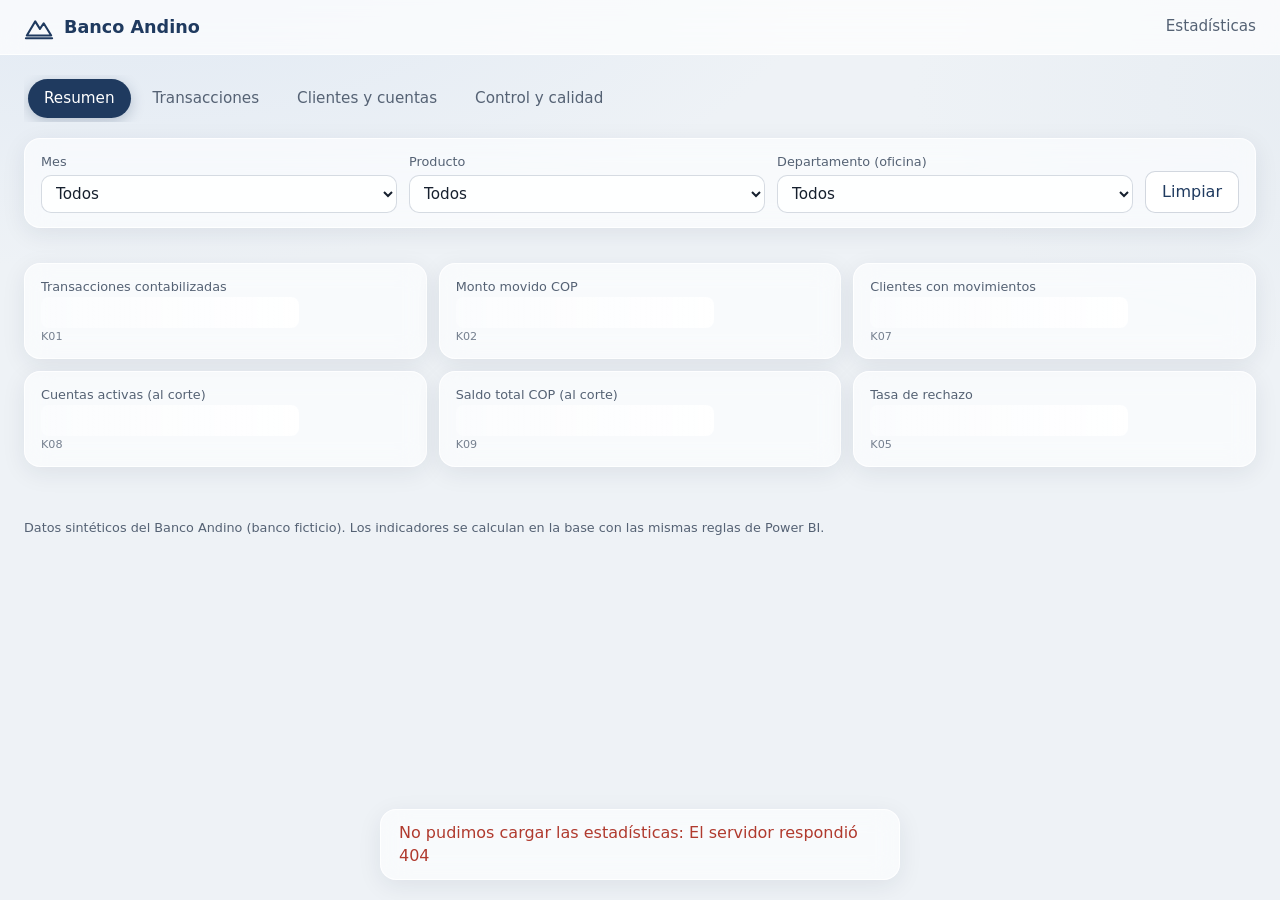
==== fase-bi/aplicativo/web/estadisticas.html @ d8922cc1 "B4: tableros de Estadísticas dentro del aplicativo Llevamos las 4 páginas de Power BI al aplicativo " ====
<!DOCTYPE html>
<html lang="es">
<head>
  <meta charset="utf-8">
  <meta name="viewport" content="width=device-width, initial-scale=1">
  <title>Estadísticas · Banco Andino</title>
  <link rel="stylesheet" href="css/estadisticas.css">
</head>
<body>
  <header class="barra">
    <a class="marca" href="estadisticas.html" aria-label="Banco Andino, inicio">
      <svg class="logo" viewBox="0 0 32 32" aria-hidden="true">
        <path d="M3 25 L12 10 L17 18 L21 12 L29 25 Z" fill="none" stroke="currentColor" stroke-width="2.2" stroke-linejoin="round"/>
        <path d="M2 28 H30" stroke="currentColor" stroke-width="2.2" stroke-linecap="round"/>
      </svg>
      <span>Banco Andino</span>
    </a>
    <span class="etiqueta-seccion">Estadísticas</span>
  </header>

  <main class="contenido">
    <nav class="pestanas" role="tablist" aria-label="Páginas de estadísticas">
      <button role="tab" data-pagina="resumen">Resumen</button>
      <button role="tab" data-pagina="transacciones">Transacciones</button>
      <button role="tab" data-pagina="clientes">Clientes y cuentas</button>
      <button role="tab" data-pagina="control">Control y calidad</button>
    </nav>

    <section class="filtros vidrio" id="filtros" aria-label="Filtros">
      <label>Mes
        <select id="f-mes" data-filtro="mes"><option value="">Todos</option></select>
      </label>
      <label>Producto
        <select id="f-producto" data-filtro="producto"><option value="">Todos</option></select>
      </label>
      <label>Departamento (oficina)
        <select id="f-departamento" data-filtro="departamento"><option value="">Todos</option></select>
      </label>
      <button class="boton boton-sec" id="limpiar" type="button">Limpiar</button>
    </section>
    <p class="nota-filtros" id="nota-filtros"></p>

    <section class="tarjetas" id="tarjetas" aria-live="polite"></section>
    <section class="graficas" id="graficas"></section>
    <section class="tablas" id="tablas"></section>

    <p class="pie">Datos sintéticos del Banco Andino (banco ficticio). Los indicadores se calculan en la
      base con las mismas reglas de Power BI. <span id="estado-carga"></span></p>
  </main>

  <div class="aviso-error vidrio" id="aviso-error" role="alert" hidden></div>

  <script src="vendor/chart.umd.js"></script>
  <script src="js/estadisticas.js"></script>
</body>
</html>
---- fase-bi/aplicativo/web/css/estadisticas.css ----
/* Banco Andino · Estadísticas (B4)
   Colores provisionales: la paleta final la escogemos en grupo antes de B6.
   Para cambiarla basta con tocar las variables de :root. */
:root {
  --fondo: #eef2f6;
  --fondo-degradado: radial-gradient(1200px 600px at 10% -10%, #dfe8f3 0%, transparent 60%),
                     radial-gradient(900px 500px at 110% 10%, #e6ecf2 0%, transparent 55%);
  --vidrio: rgba(255, 255, 255, 0.62);
  --vidrio-borde: rgba(255, 255, 255, 0.85);
  --sombra: 0 6px 24px rgba(20, 35, 60, 0.08);
  --texto: #16202e;
  --texto-suave: #556274;
  --primario: #1f3a5f;
  --primario-claro: #4a6d96;
  --acento: #2a7f8e;
  --peligro: #b03a2e;
  --exito: #2e7d4f;
  --radio: 16px;
  --serie: #1f3a5f, #2a7f8e, #6b8bb3, #9fb4cc, #c9a227, #8a5a83;
  --rapido: 180ms;
  --medio: 420ms;
}

* { box-sizing: border-box; }
html, body { margin: 0; }
body {
  font-family: "Segoe UI", system-ui, -apple-system, Roboto, "Helvetica Neue", Arial, sans-serif;
  color: var(--texto);
  background: var(--fondo-degradado), var(--fondo);
  background-attachment: fixed;
  min-height: 100vh;
  line-height: 1.4;
}

.vidrio {
  background: var(--vidrio);
  border: 1px solid var(--vidrio-borde);
  box-shadow: var(--sombra);
  backdrop-filter: blur(14px) saturate(140%);
  -webkit-backdrop-filter: blur(14px) saturate(140%);
  border-radius: var(--radio);
}

/* Barra superior */
.barra {
  position: sticky; top: 0; z-index: 10;
  display: flex; align-items: center; justify-content: space-between;
  padding: 12px 24px;
  background: rgba(255, 255, 255, 0.7);
  backdrop-filter: blur(14px); -webkit-backdrop-filter: blur(14px);
  border-bottom: 1px solid var(--vidrio-borde);
}
.marca { display: flex; align-items: center; gap: 10px; color: var(--primario); text-decoration: none; font-weight: 650; font-size: 1.1rem; }
.logo { width: 30px; height: 30px; }
.etiqueta-seccion { color: var(--texto-suave); font-size: .95rem; }

.contenido { max-width: 1280px; margin: 0 auto; padding: 20px 24px 40px; }

/* Pestañas */
.pestanas { display: flex; gap: 6px; overflow-x: auto; padding: 4px; margin-bottom: 16px; scrollbar-width: none; }
.pestanas::-webkit-scrollbar { display: none; }
.pestanas button {
  flex: 0 0 auto; border: 0; cursor: pointer; font: inherit; font-size: .95rem;
  padding: 9px 16px; border-radius: 999px; background: transparent; color: var(--texto-suave);
  transition: background var(--rapido), color var(--rapido), transform var(--rapido);
}
.pestanas button:hover { background: rgba(255, 255, 255, .7); color: var(--texto); transform: translateY(-1px); }
.pestanas button[aria-selected="true"] { background: var(--primario); color: #fff; box-shadow: 0 4px 14px rgba(31, 58, 95, .25); }

/* Filtros */
.filtros { display: flex; flex-wrap: wrap; align-items: flex-end; gap: 12px; padding: 14px 16px; }
.filtros label { display: flex; flex-direction: column; gap: 4px; font-size: .8rem; color: var(--texto-suave); flex: 1 1 180px; }
.filtros label, .filtros select { min-width: 0; max-width: 100%; }
.filtros select {
  font: inherit; font-size: .95rem; color: var(--texto); padding: 8px 10px; border-radius: 10px;
  border: 1px solid rgba(31, 58, 95, .18); background: rgba(255, 255, 255, .85);
}
.filtros select:focus-visible, .boton:focus-visible, .pestanas button:focus-visible { outline: 2px solid var(--acento); outline-offset: 2px; }
.filtros[hidden] { display: none; }
.nota-filtros { color: var(--texto-suave); font-size: .82rem; margin: 8px 4px 14px; min-height: 1em; }

.boton {
  font: inherit; cursor: pointer; border-radius: 10px; padding: 9px 16px; border: 0;
  transition: transform var(--rapido), box-shadow var(--rapido), background var(--rapido);
}
.boton:hover { transform: translateY(-2px); box-shadow: 0 6px 16px rgba(20, 35, 60, .14); }
.boton:active { transform: translateY(1px) scale(.98); box-shadow: none; }
.boton-sec { background: rgba(255, 255, 255, .9); color: var(--primario); border: 1px solid rgba(31, 58, 95, .2); }

/* Tarjetas de indicadores */
.tarjetas { display: grid; grid-template-columns: repeat(6, minmax(0, 1fr)); gap: 12px; margin-bottom: 16px; }
.tarjetas.cuatro { grid-template-columns: repeat(4, minmax(0, 1fr)); }
@media (max-width: 1500px) { .tarjetas { grid-template-columns: repeat(3, minmax(0, 1fr)); } }
.tarjeta { padding: 14px 16px; min-height: 96px; display: flex; flex-direction: column; justify-content: space-between; }
.tarjeta .nombre { font-size: .8rem; color: var(--texto-suave); }
.tarjeta .valor { font-size: 1.35rem; font-weight: 650; color: var(--primario); font-variant-numeric: tabular-nums; }
.tarjeta .valor.largo { font-size: 1.08rem; }
.tarjeta .valor .cifra { white-space: nowrap; }
.tarjeta .valor small { font-size: .7em; font-weight: 500; color: var(--texto-suave); margin-left: 4px; white-space: nowrap; }
.tarjeta .id { font-size: .7rem; color: var(--texto-suave); opacity: .8; }

/* Gráficas */
.graficas { display: grid; grid-template-columns: repeat(2, minmax(0, 1fr)); gap: 12px; margin-bottom: 16px; }
.grafica { padding: 14px 16px; min-width: 0; }
.grafica.ancha { grid-column: 1 / -1; }
.grafica h3, .tabla h3 { margin: 0 0 10px; font-size: .95rem; font-weight: 600; }
.lienzo { position: relative; height: 280px; }
.grafica.alta .lienzo { height: 420px; }
.vacio { color: var(--texto-suave); font-size: .9rem; padding: 30px 0; text-align: center; }

/* Tablas */
.tablas { display: grid; gap: 12px; }
.tabla { padding: 14px 16px; overflow: hidden; }
.tabla table { width: 100%; border-collapse: collapse; font-size: .88rem; }
.tabla th { text-align: left; color: var(--texto-suave); font-weight: 600; padding: 8px; border-bottom: 1px solid rgba(31, 58, 95, .15); }
.tabla td { padding: 8px; border-bottom: 1px solid rgba(31, 58, 95, .07); vertical-align: top; }
.tabla td.num { text-align: right; font-variant-numeric: tabular-nums; white-space: nowrap; }
.tabla .desplazable { max-height: 420px; overflow: auto; }
.chip { display: inline-block; padding: 2px 8px; border-radius: 999px; font-size: .75rem; font-weight: 600; }
.chip.PASS { background: rgba(46, 125, 79, .12); color: var(--exito); }
.chip.WARNING { background: rgba(201, 162, 39, .18); color: #7a5e00; }
.chip.FAIL { background: rgba(176, 58, 46, .12); color: var(--peligro); }

.pie { color: var(--texto-suave); font-size: .8rem; margin-top: 20px; }

/* Cargando y errores */
.cargando .tarjeta .valor, .cargando .lienzo { opacity: .35; transition: opacity var(--rapido); }
.esqueleto { background: linear-gradient(90deg, rgba(255,255,255,.4), rgba(255,255,255,.9), rgba(255,255,255,.4)); background-size: 200% 100%; animation: brillo 1.2s infinite; border-radius: 8px; height: 1.4em; width: 70%; }
@keyframes brillo { from { background-position: 200% 0; } to { background-position: -200% 0; } }
.aviso-error { position: fixed; left: 50%; bottom: 20px; transform: translateX(-50%); padding: 12px 18px; color: var(--peligro); max-width: min(92vw, 520px); animation: sacudir .4s; }
@keyframes sacudir { 0%,100% { transform: translateX(-50%); } 25% { transform: translateX(calc(-50% - 6px)); } 75% { transform: translateX(calc(-50% + 6px)); } }

/* Entrada suave al cambiar de página */
.entrando { animation: aparecer var(--medio) ease-out; }
@keyframes aparecer { from { opacity: 0; transform: translateY(6px); } to { opacity: 1; transform: none; } }

/* Tablet */
@media (max-width: 900px) {
  .graficas { grid-template-columns: 1fr; }
  .tarjetas, .tarjetas.cuatro { grid-template-columns: repeat(2, minmax(0, 1fr)); }
}

/* Celular: tarjetas de dos en dos, gráficas una debajo de otra y tablas como tarjetas */
@media (max-width: 600px) {
  .barra { padding: 10px 16px; }
  .contenido { padding: 14px 16px 32px; }
  .tarjetas, .tarjetas.cuatro { grid-template-columns: repeat(2, minmax(0, 1fr)); gap: 10px; grid-auto-flow: dense; }
  .tarjeta.ancha-movil { grid-column: span 2; }
  .tarjeta { padding: 12px; min-height: 84px; }
  .tarjeta .valor { font-size: 1.02rem; }
  .tarjeta .valor.largo { font-size: 1.02rem; }
  .filtros label { flex-basis: 100%; }
  .filtros .boton { width: 100%; }
  .lienzo { height: 240px; }
  .grafica.alta .lienzo { height: 380px; }
  .tabla thead { display: none; }
  .tabla table, .tabla tbody, .tabla tr, .tabla td { display: block; width: 100%; }
  .tabla tr { padding: 10px 0; border-bottom: 1px solid rgba(31, 58, 95, .12); }
  .tabla td { border: 0; padding: 3px 0; display: flex; justify-content: space-between; gap: 12px; text-align: right; }
  .tabla td::before { content: attr(data-col); color: var(--texto-suave); text-align: left; flex: 0 0 auto; }
  .tabla td.num { white-space: normal; }
}
@media (max-width: 360px) {
  .tarjetas, .tarjetas.cuatro { grid-template-columns: 1fr; }
  .tarjeta.ancha-movil { grid-column: auto; }
}

/* Si la persona pidió reducir el movimiento, quitamos las animaciones */
@media (prefers-reduced-motion: reduce) {
  *, *::before, *::after { animation: none !important; transition: none !important; }
}
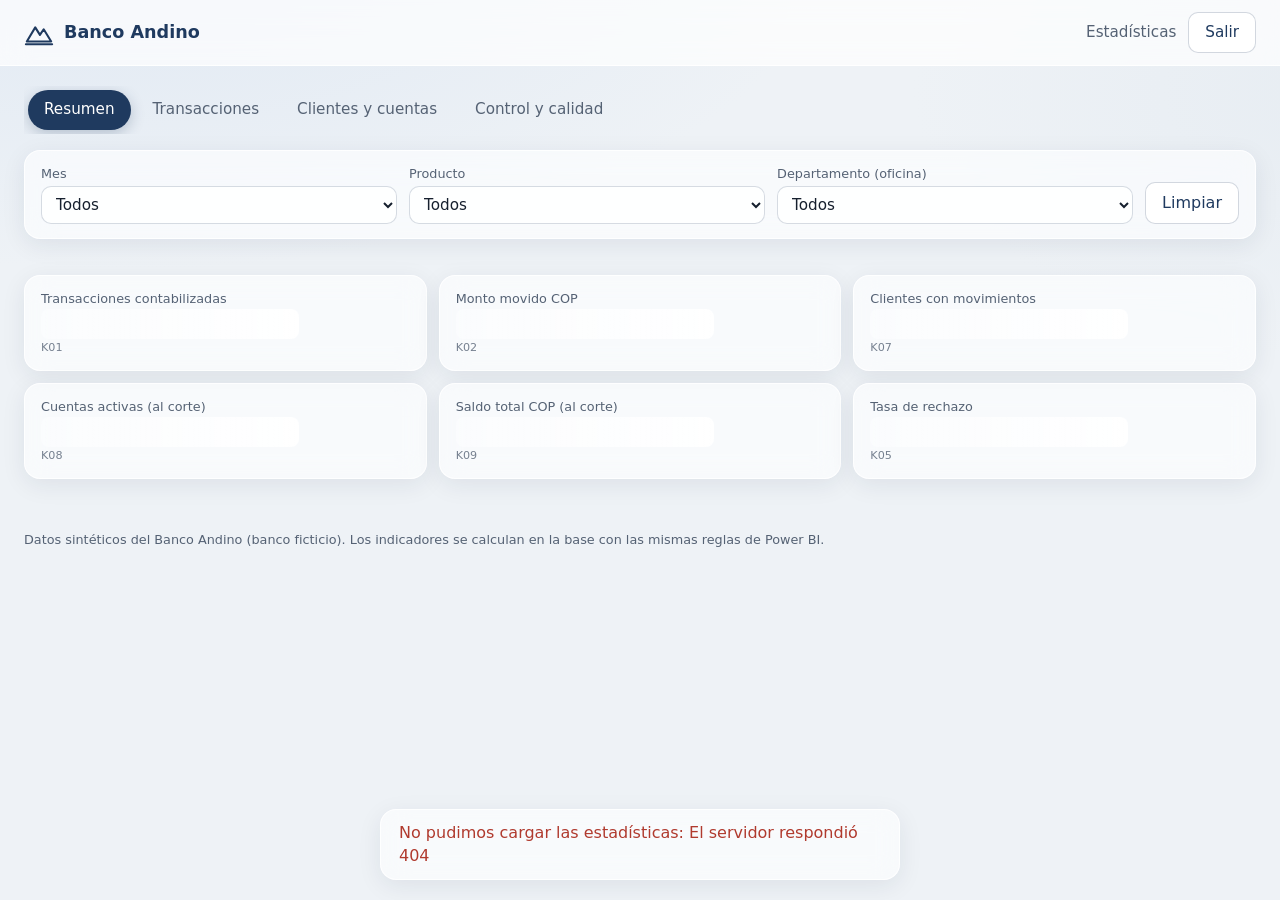
==== commit ea81797e: "B5: servidor del aplicativo con inicio de sesión y permisos por perfil Servidor FastAPI con los 5 pe" ====
--- a/fase-bi/aplicativo/web/estadisticas.html
+++ b/fase-bi/aplicativo/web/estadisticas.html
@@ -15,7 +15,8 @@
       </svg>
       <span>Banco Andino</span>
     </a>
-    <span class="etiqueta-seccion">Estadísticas</span>
+    <span class="etiqueta-seccion"><span id="alcance">Estadísticas</span>
+      <button class="boton boton-sec boton-chico" id="salir" type="button">Salir</button></span>
   </header>
 
   <main class="contenido">
@@ -51,6 +52,7 @@
   <div class="aviso-error vidrio" id="aviso-error" role="alert" hidden></div>
 
   <script src="vendor/chart.umd.js"></script>
+  <script src="js/api.js"></script>
   <script src="js/estadisticas.js"></script>
 </body>
 </html>
--- a/fase-bi/aplicativo/web/css/estadisticas.css
+++ b/fase-bi/aplicativo/web/css/estadisticas.css
@@ -52,7 +52,8 @@
 }
 .marca { display: flex; align-items: center; gap: 10px; color: var(--primario); text-decoration: none; font-weight: 650; font-size: 1.1rem; }
 .logo { width: 30px; height: 30px; }
-.etiqueta-seccion { color: var(--texto-suave); font-size: .95rem; }
+.etiqueta-seccion { color: var(--texto-suave); font-size: .95rem; display: flex; align-items: center; gap: 12px; }
+.boton-chico { padding: 6px 12px; font-size: .85rem; }
 
 .contenido { max-width: 1280px; margin: 0 auto; padding: 20px 24px 40px; }
 
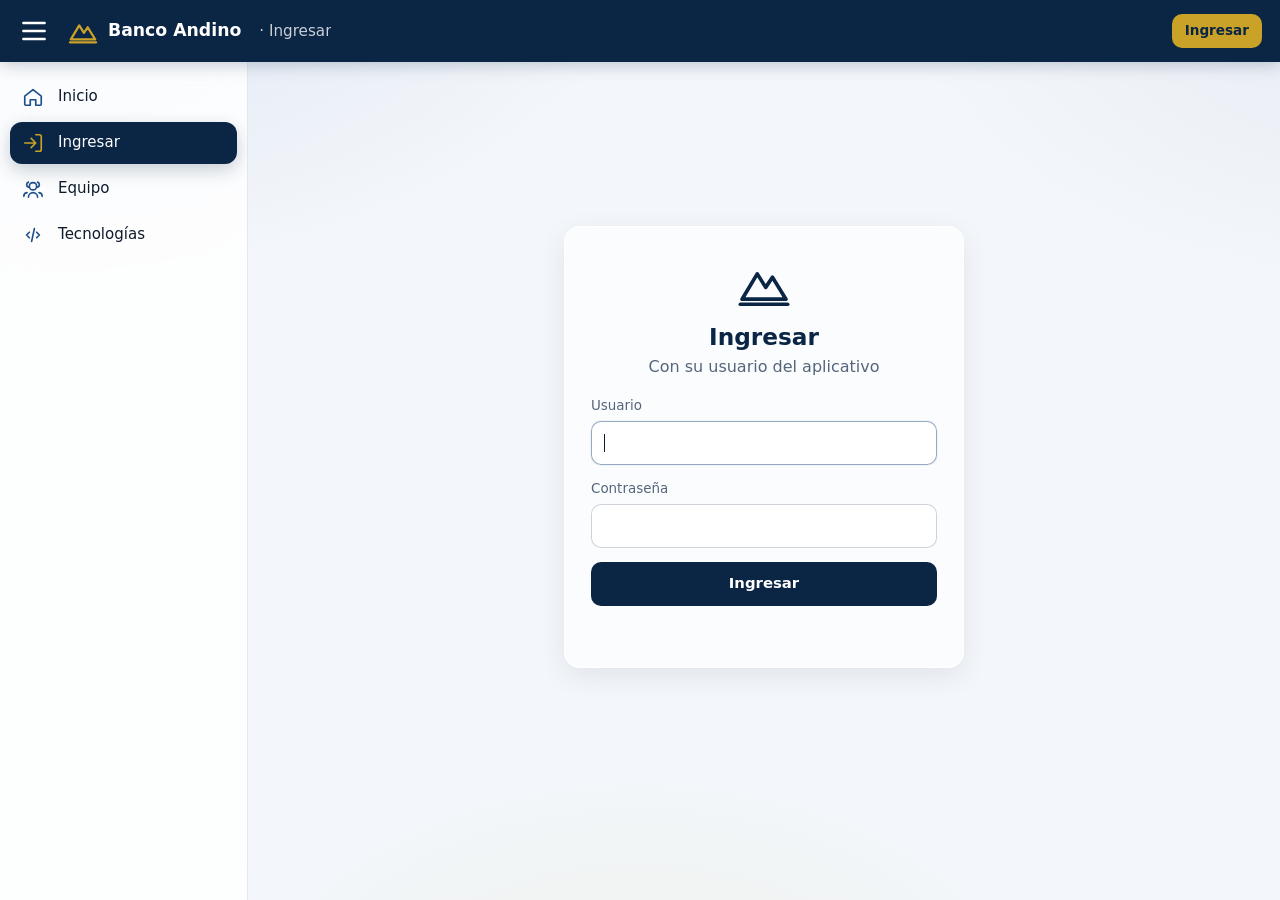
==== commit 3d722e68: "B6: interfaces por perfil, paleta Azul Andino, equipo y gestión de accesos Hicimos la fase B6 del ap" ====
--- a/fase-bi/aplicativo/web/estadisticas.html
+++ b/fase-bi/aplicativo/web/estadisticas.html
@@ -4,22 +4,12 @@
   <meta charset="utf-8">
   <meta name="viewport" content="width=device-width, initial-scale=1">
   <title>Estadísticas · Banco Andino</title>
+  <link rel="stylesheet" href="css/banco.css">
   <link rel="stylesheet" href="css/estadisticas.css">
 </head>
 <body>
-  <header class="barra">
-    <a class="marca" href="estadisticas.html" aria-label="Banco Andino, inicio">
-      <svg class="logo" viewBox="0 0 32 32" aria-hidden="true">
-        <path d="M3 25 L12 10 L17 18 L21 12 L29 25 Z" fill="none" stroke="currentColor" stroke-width="2.2" stroke-linejoin="round"/>
-        <path d="M2 28 H30" stroke="currentColor" stroke-width="2.2" stroke-linecap="round"/>
-      </svg>
-      <span>Banco Andino</span>
-    </a>
-    <span class="etiqueta-seccion"><span id="alcance">Estadísticas</span>
-      <button class="boton boton-sec boton-chico" id="salir" type="button">Salir</button></span>
-  </header>
-
-  <main class="contenido">
+  <main><div class="ancho">
+    <div class="encabezado"><div><h1>Estadísticas</h1><p id="alcance">Los mismos tableros de Power BI.</p></div></div>
     <nav class="pestanas" role="tablist" aria-label="Páginas de estadísticas">
       <button role="tab" data-pagina="resumen">Resumen</button>
       <button role="tab" data-pagina="transacciones">Transacciones</button>
@@ -47,12 +37,13 @@
 
     <p class="pie">Datos sintéticos del Banco Andino (banco ficticio). Los indicadores se calculan en la
       base con las mismas reglas de Power BI. <span id="estado-carga"></span></p>
-  </main>
+  </div></main>
 
   <div class="aviso-error vidrio" id="aviso-error" role="alert" hidden></div>
 
   <script src="vendor/chart.umd.js"></script>
   <script src="js/api.js"></script>
+  <script src="js/marco.js"></script>
   <script src="js/estadisticas.js"></script>
 </body>
 </html>
--- a/fase-bi/aplicativo/web/css/banco.css
+++ b/fase-bi/aplicativo/web/css/banco.css
@@ -0,0 +1,355 @@
+/* =====================================================================
+   Banco Andino · Estilo del aplicativo (B6)
+   Paleta A "Azul Andino", la que escogimos en grupo (ver fase-bi/B6_interfaces/paleta.md).
+   Todo el color sale de estas variables: para cambiar la paleta solo se tocan aquí.
+   ===================================================================== */
+:root {
+  --primario: #0B2545;
+  --secundario: #1D4E89;
+  --acento: #C9A227;          /* solo adornos, iconos y botón destacado con texto azul: no sirve para texto sobre blanco */
+  --fondo: #F3F6FA;
+  --superficie: #FFFFFF;
+  --texto: #0F1B2D;
+  --texto-suave: #55657A;
+  --exito: #1B7A4B;
+  --alerta: #8F5F00;
+  --peligro: #B42318;
+  --serie: #0B2545, #1D4E89, #4F86C6, #C9A227, #2A7F8E, #8DA9C4;
+
+  --fondo-degradado: radial-gradient(1100px 620px at 0% -10%, #DCE6F3 0%, transparent 60%),
+                     radial-gradient(900px 520px at 110% 0%, #E7ECF4 0%, transparent 55%),
+                     radial-gradient(700px 500px at 50% 120%, #EEF0E6 0%, transparent 60%);
+  --vidrio: rgba(255, 255, 255, .66);
+  --vidrio-fuerte: rgba(255, 255, 255, .82);
+  --vidrio-borde: rgba(255, 255, 255, .9);
+  --linea: rgba(11, 37, 69, .10);
+  --sombra: 0 8px 28px rgba(11, 37, 69, .08);
+  --sombra-alta: 0 14px 40px rgba(11, 37, 69, .16);
+  --radio: 16px;
+  --radio-chico: 10px;
+  --rapido: 160ms;
+  --medio: 380ms;
+  --ancho-menu: 248px;
+  --ancho-menu-plegado: 72px;
+  --alto-barra: 62px;
+
+  /* nombres que ya usaba la página de Estadísticas (B4) */
+  --primario-claro: var(--secundario);
+}
+
+* { box-sizing: border-box; }
+html, body { margin: 0; }
+html { -webkit-text-size-adjust: 100%; }
+body {
+  font-family: "Segoe UI", system-ui, -apple-system, Roboto, "Helvetica Neue", Arial, sans-serif;
+  color: var(--texto);
+  background: var(--fondo-degradado), var(--fondo);
+  background-attachment: fixed;
+  min-height: 100vh;
+  line-height: 1.45;
+}
+a { color: var(--secundario); }
+h1, h2, h3 { color: var(--primario); line-height: 1.2; }
+h1 { font-size: 1.45rem; margin: 0 0 4px; }
+h2 { font-size: 1.12rem; margin: 0 0 12px; }
+h3 { font-size: .98rem; margin: 0 0 10px; }
+:focus-visible { outline: 2px solid var(--secundario); outline-offset: 2px; }
+[hidden] { display: none !important; }
+.sr { position: absolute; width: 1px; height: 1px; overflow: hidden; clip: rect(0 0 0 0); white-space: nowrap; }
+
+/* ---------- Vidrio ---------- */
+.vidrio, .tarjeta {
+  background: var(--vidrio);
+  border: 1px solid var(--vidrio-borde);
+  box-shadow: var(--sombra);
+  backdrop-filter: blur(16px) saturate(150%);
+  -webkit-backdrop-filter: blur(16px) saturate(150%);
+  border-radius: var(--radio);
+}
+.tarjeta { padding: 18px 20px; }
+
+/* ---------- Marco: barra superior, menú lateral y barra de abajo ---------- */
+.marco {
+  display: grid;
+  grid-template-columns: var(--ancho-menu) minmax(0, 1fr);
+  grid-template-rows: var(--alto-barra) 1fr;
+  min-height: 100vh;
+  transition: grid-template-columns var(--medio) ease;
+}
+.marco.plegado { grid-template-columns: var(--ancho-menu-plegado) minmax(0, 1fr); }
+
+.marco-barra {
+  grid-column: 1 / -1;
+  position: sticky; top: 0; z-index: 30;
+  display: flex; align-items: center; gap: 12px;
+  padding: 0 18px 0 12px;
+  background: var(--primario);
+  color: #fff;
+  box-shadow: 0 2px 16px rgba(11, 37, 69, .25);
+}
+.boton-menu {
+  width: 44px; height: 44px; border: 0; border-radius: 12px; cursor: pointer;
+  display: grid; place-items: center; color: #fff; background: transparent;
+  transition: background var(--rapido), transform var(--rapido);
+}
+.boton-menu:hover { background: rgba(255, 255, 255, .12); }
+.boton-menu:active { transform: scale(.94); }
+.marca { display: flex; align-items: center; gap: 10px; color: #fff; text-decoration: none; font-weight: 650; font-size: 1.08rem; white-space: nowrap; }
+.marca .logo { width: 30px; height: 30px; color: var(--acento); flex: 0 0 auto; }
+.marco-barra .titulo-pagina { color: rgba(255, 255, 255, .78); font-size: .95rem; margin-left: 6px; white-space: nowrap; overflow: hidden; text-overflow: ellipsis; }
+.marco-barra .usuario { margin-left: auto; display: flex; align-items: center; gap: 10px; min-width: 0; }
+.chip-usuario { display: flex; flex-direction: column; align-items: flex-end; line-height: 1.15; min-width: 0; }
+.chip-usuario b { font-size: .9rem; white-space: nowrap; overflow: hidden; text-overflow: ellipsis; max-width: 26ch; }
+.chip-usuario small { color: rgba(255, 255, 255, .72); font-size: .76rem; }
+.avatar {
+  width: 36px; height: 36px; border-radius: 50%; display: grid; place-items: center; flex: 0 0 auto;
+  background: var(--acento); color: var(--primario); font-weight: 700; font-size: .85rem;
+}
+.marco-barra .boton-salir { color: #fff; border-color: rgba(255, 255, 255, .35); background: transparent; }
+.marco-barra .boton-salir:hover { background: rgba(255, 255, 255, .12); }
+
+.marco-menu {
+  position: sticky; top: var(--alto-barra); align-self: start;
+  height: calc(100vh - var(--alto-barra));
+  padding: 14px 10px; overflow-y: auto; overflow-x: hidden;
+  background: var(--vidrio-fuerte);
+  border-right: 1px solid var(--linea);
+  backdrop-filter: blur(16px); -webkit-backdrop-filter: blur(16px);
+  z-index: 20;
+}
+.marco-menu nav { display: flex; flex-direction: column; gap: 4px; }
+.marco-menu .grupo { font-size: .7rem; letter-spacing: .06em; text-transform: uppercase; color: var(--texto-suave); padding: 12px 12px 4px; white-space: nowrap; transition: opacity var(--rapido); }
+.item-menu {
+  position: relative; display: flex; align-items: center; gap: 14px;
+  padding: 10px 12px; border-radius: 12px; color: var(--texto); text-decoration: none; font-size: .94rem;
+  white-space: nowrap; transition: background var(--rapido), color var(--rapido), transform var(--rapido);
+}
+.item-menu svg { width: 22px; height: 22px; flex: 0 0 auto; color: var(--secundario); transition: color var(--rapido); }
+.item-menu:hover { background: rgba(29, 78, 137, .08); transform: translateX(2px); }
+.item-menu[aria-current="page"] { background: var(--primario); color: #fff; box-shadow: 0 6px 18px rgba(11, 37, 69, .22); }
+.item-menu[aria-current="page"] svg { color: var(--acento); }
+.item-menu .texto { transition: opacity var(--rapido); }
+.marco.plegado .item-menu .texto, .marco.plegado .marco-menu .grupo { opacity: 0; pointer-events: none; }
+.marco.plegado .marco-menu .grupo { height: 10px; padding: 0; }
+.marco.plegado .item-menu { justify-content: flex-start; padding-left: 13px; }
+/* Nombre al pasar el mouse cuando el menú está plegado (como el de Opera) */
+.marco.plegado .item-menu::after {
+  content: attr(data-nombre); position: absolute; left: calc(100% + 10px); top: 50%; transform: translate(-4px, -50%);
+  background: var(--primario); color: #fff; padding: 6px 10px; border-radius: 8px; font-size: .82rem;
+  opacity: 0; pointer-events: none; transition: opacity var(--rapido), transform var(--rapido); box-shadow: var(--sombra);
+}
+.marco.plegado .item-menu:hover::after, .marco.plegado .item-menu:focus-visible::after { opacity: 1; transform: translate(0, -50%); }
+.marco.plegado .marco-menu { overflow: visible; }
+
+.marco-contenido { min-width: 0; padding: 26px 30px 48px; }
+.marco-contenido > .ancho { max-width: 1200px; margin: 0 auto; }
+.fondo-menu { display: none; }
+.barra-abajo { display: none; }
+
+/* ---------- Encabezados y secciones ---------- */
+.encabezado { display: flex; align-items: flex-end; justify-content: space-between; gap: 16px; flex-wrap: wrap; margin-bottom: 18px; }
+.encabezado p { margin: 0; color: var(--texto-suave); }
+.seccion { display: none; }
+.seccion.activa { display: block; animation: aparecer var(--medio) ease-out; }
+@keyframes aparecer { from { opacity: 0; transform: translateY(8px); } to { opacity: 1; transform: none; } }
+.rejilla { display: grid; gap: 16px; }
+.rejilla.dos { grid-template-columns: repeat(2, minmax(0, 1fr)); }
+.rejilla.tres { grid-template-columns: repeat(3, minmax(0, 1fr)); }
+.rejilla.auto { grid-template-columns: repeat(auto-fill, minmax(260px, 1fr)); }
+.pila { display: flex; flex-direction: column; gap: 16px; }
+.fila { display: flex; gap: 10px; flex-wrap: wrap; align-items: center; }
+.separador { height: 1px; background: var(--linea); margin: 16px 0; border: 0; }
+.suave { color: var(--texto-suave); }
+.chico { font-size: .85rem; }
+
+/* ---------- Botones (se elevan al pasar el mouse y se hunden al presionar) ---------- */
+.boton {
+  font: inherit; font-weight: 600; font-size: .93rem; cursor: pointer; text-decoration: none;
+  display: inline-flex; align-items: center; justify-content: center; gap: 8px;
+  padding: 10px 18px; border-radius: var(--radio-chico); border: 1px solid transparent; min-height: 42px;
+  transition: transform var(--rapido), box-shadow var(--rapido), background var(--rapido), opacity var(--rapido);
+}
+.boton svg { width: 18px; height: 18px; }
+.boton:hover { transform: translateY(-2px); box-shadow: 0 8px 18px rgba(11, 37, 69, .16); }
+.boton:active { transform: translateY(1px) scale(.98); box-shadow: none; }
+.boton[disabled] { opacity: .6; cursor: not-allowed; transform: none; box-shadow: none; }
+.boton.primario { background: var(--primario); color: #fff; }
+.boton.secundario, .boton-sec { background: rgba(255, 255, 255, .92); color: var(--primario); border-color: rgba(11, 37, 69, .22); }
+.boton.destacado { background: var(--acento); color: var(--primario); }
+.boton.peligro { background: var(--peligro); color: #fff; }
+.boton.fantasma { background: transparent; color: var(--secundario); border-color: transparent; padding-inline: 10px; }
+.boton.fantasma:hover { background: rgba(29, 78, 137, .08); box-shadow: none; }
+.boton.chico, .boton-chico { padding: 6px 12px; min-height: 34px; font-size: .85rem; }
+.boton.ancho { width: 100%; }
+/* Procesando: el botón muestra que la base está trabajando */
+.boton.procesando { pointer-events: none; opacity: .9; }
+.boton.procesando::before {
+  content: ""; width: 16px; height: 16px; border-radius: 50%;
+  border: 2px solid currentColor; border-right-color: transparent; animation: girar .7s linear infinite;
+}
+@keyframes girar { to { transform: rotate(360deg); } }
+
+/* ---------- Formularios ---------- */
+.formulario { display: grid; gap: 14px; }
+.formulario.dos { grid-template-columns: repeat(2, minmax(0, 1fr)); }
+.formulario .completo { grid-column: 1 / -1; }
+.campo { display: flex; flex-direction: column; gap: 5px; font-size: .84rem; color: var(--texto-suave); min-width: 0; }
+.campo input, .campo select, .campo textarea {
+  font: inherit; font-size: .96rem; color: var(--texto); padding: 10px 12px; border-radius: var(--radio-chico);
+  border: 1px solid rgba(11, 37, 69, .2); background: rgba(255, 255, 255, .92); min-width: 0; width: 100%;
+  transition: border-color var(--rapido), box-shadow var(--rapido);
+}
+.campo input:focus, .campo select:focus, .campo textarea:focus { border-color: var(--secundario); box-shadow: 0 0 0 3px rgba(29, 78, 137, .15); outline: none; }
+.campo .ayuda { font-size: .78rem; }
+.campo.invalido input, .campo.invalido select { border-color: var(--peligro); }
+.monto input { font-size: 1.25rem; font-weight: 600; color: var(--primario); }
+
+/* ---------- Tablas (en celular se vuelven tarjetas) ---------- */
+.tabla-caja { overflow-x: auto; }
+table.tabla { width: 100%; border-collapse: collapse; font-size: .9rem; }
+.tabla th { text-align: left; color: var(--texto-suave); font-weight: 600; font-size: .8rem; padding: 9px 10px; border-bottom: 1px solid var(--linea); white-space: nowrap; }
+.tabla td { padding: 10px; border-bottom: 1px solid rgba(11, 37, 69, .06); vertical-align: middle; }
+.tabla tbody tr { transition: background var(--rapido); }
+.tabla tbody tr:hover { background: rgba(29, 78, 137, .05); }
+.tabla td.num, .tabla th.num { text-align: right; font-variant-numeric: tabular-nums; white-space: nowrap; }
+.tabla .acciones { text-align: right; white-space: nowrap; }
+
+/* ---------- Chips de estado ---------- */
+.chip { display: inline-flex; align-items: center; gap: 6px; padding: 3px 10px; border-radius: 999px; font-size: .76rem; font-weight: 650; white-space: nowrap; }
+.chip.exito, .chip.ACTIVA, .chip.POSTED, .chip.PASS, .chip.ACTIVO { color: var(--exito); background: rgba(27, 122, 75, .12); }
+.chip.alerta, .chip.PENDING_APPROVAL, .chip.WARNING, .chip.CREADA, .chip.INACTIVA { color: var(--alerta); background: rgba(143, 95, 0, .13); }
+.chip.peligro, .chip.REJECTED, .chip.FAIL, .chip.BLOQUEADA, .chip.INACTIVO { color: var(--peligro); background: rgba(180, 35, 24, .11); }
+.chip.neutro, .chip.CERRADA { color: var(--texto-suave); background: rgba(85, 101, 122, .12); }
+
+/* ---------- Cifras ---------- */
+.cifra { font-variant-numeric: tabular-nums; font-weight: 650; color: var(--primario); }
+.cifra.grande { font-size: clamp(1.15rem, 1.6vw + .6rem, 1.5rem); white-space: nowrap; display: block; }
+.cifra small { font-size: .62em; color: var(--texto-suave); font-weight: 500; margin-left: 4px; }
+.positivo { color: var(--exito); }
+.negativo { color: var(--peligro); }
+.raya-acento { display: block; width: 36px; height: 3px; border-radius: 2px; background: var(--acento); margin-top: 8px; }
+
+/* ---------- Ventana (confirmar, éxito) ---------- */
+.ventana-fondo {
+  position: fixed; inset: 0; z-index: 60; display: grid; place-items: center; padding: 16px;
+  background: rgba(11, 37, 69, .38); backdrop-filter: blur(4px); -webkit-backdrop-filter: blur(4px);
+  animation: fundido var(--rapido) ease-out;
+}
+.ventana { width: min(100%, 460px); padding: 24px; background: rgba(255, 255, 255, .97); border-radius: 20px; box-shadow: var(--sombra-alta); animation: subir var(--medio) cubic-bezier(.2, .9, .3, 1.2); }
+.ventana dl { display: grid; grid-template-columns: auto 1fr; gap: 6px 14px; margin: 14px 0 18px; }
+.ventana dt { color: var(--texto-suave); font-size: .86rem; }
+.ventana dd { margin: 0; font-weight: 600; text-align: right; overflow-wrap: anywhere; }
+.ventana .fila { justify-content: flex-end; }
+@keyframes fundido { from { opacity: 0; } }
+@keyframes subir { from { opacity: 0; transform: translateY(14px) scale(.97); } }
+/* Marca de éxito animada */
+.marca-exito { width: 74px; height: 74px; margin: 0 auto 10px; display: block; }
+.marca-exito circle { fill: none; stroke: var(--exito); stroke-width: 3; stroke-dasharray: 220; stroke-dashoffset: 220; animation: trazo .55s ease-out forwards; }
+.marca-exito path { fill: none; stroke: var(--exito); stroke-width: 4; stroke-linecap: round; stroke-linejoin: round; stroke-dasharray: 60; stroke-dashoffset: 60; animation: trazo .35s .45s ease-out forwards; }
+@keyframes trazo { to { stroke-dashoffset: 0; } }
+.ventana.centrada { text-align: center; }
+.ventana .numero { font-size: 1.05rem; font-weight: 700; color: var(--primario); letter-spacing: .02em; }
+
+/* ---------- Avisos ---------- */
+.avisos { position: fixed; right: 18px; bottom: 18px; z-index: 70; display: flex; flex-direction: column; gap: 8px; max-width: min(92vw, 420px); }
+.aviso-flotante { padding: 12px 16px; border-radius: 12px; background: var(--vidrio-fuerte); box-shadow: var(--sombra-alta); border-left: 4px solid var(--secundario); animation: subir var(--medio) ease-out; font-size: .92rem; }
+.aviso-flotante.error { border-left-color: var(--peligro); color: var(--peligro); }
+.aviso-flotante.exito { border-left-color: var(--exito); }
+.mensaje-error { color: var(--peligro); font-size: .9rem; min-height: 1.2em; margin: 4px 0 0; }
+.sacudir { animation: sacudir .4s; }
+@keyframes sacudir { 0%, 100% { transform: none; } 20%, 60% { transform: translateX(-7px); } 40%, 80% { transform: translateX(7px); } }
+.vacio { text-align: center; color: var(--texto-suave); padding: 26px 10px; }
+.cargando { opacity: .55; transition: opacity var(--rapido); }
+.esqueleto { background: linear-gradient(90deg, rgba(255,255,255,.4), rgba(255,255,255,.95), rgba(255,255,255,.4)); background-size: 200% 100%; animation: brillo 1.2s infinite; border-radius: 8px; height: 1.2em; }
+@keyframes brillo { from { background-position: 200% 0; } to { background-position: -200% 0; } }
+
+/* ---------- Pestañas internas ---------- */
+.pestanas { display: flex; gap: 6px; overflow-x: auto; padding: 4px; margin-bottom: 16px; scrollbar-width: none; }
+.pestanas::-webkit-scrollbar { display: none; }
+.pestanas button { flex: 0 0 auto; border: 0; cursor: pointer; font: inherit; font-size: .93rem; padding: 9px 16px; border-radius: 999px; background: transparent; color: var(--texto-suave); transition: background var(--rapido), color var(--rapido), transform var(--rapido); }
+.pestanas button:hover { background: rgba(255, 255, 255, .8); color: var(--texto); transform: translateY(-1px); }
+.pestanas button[aria-selected="true"] { background: var(--primario); color: #fff; box-shadow: 0 4px 14px rgba(11, 37, 69, .25); }
+
+/* ---------- Páginas públicas ---------- */
+.portada { display: grid; grid-template-columns: 1.1fr .9fr; gap: 28px; align-items: center; padding: 40px 0 36px; }
+.portada h1 { font-size: clamp(1.9rem, 4vw, 3rem); margin-bottom: 12px; }
+.portada .lema { font-size: 1.1rem; color: var(--texto-suave); max-width: 46ch; }
+.portada .fila { margin-top: 22px; }
+.portada .ilustracion { color: var(--primario); }
+.integrante { display: flex; flex-direction: column; gap: 10px; }
+.integrante .avatar { width: 64px; height: 64px; font-size: 1.3rem; background: var(--primario); color: var(--acento); }
+.integrante h3 { margin: 0; }
+.tecnologia { display: flex; gap: 14px; align-items: flex-start; }
+.tecnologia .icono-caja { width: 46px; height: 46px; border-radius: 12px; background: rgba(29, 78, 137, .1); color: var(--secundario); display: grid; place-items: center; flex: 0 0 auto; }
+.tecnologia .icono-caja svg { width: 24px; height: 24px; }
+.tecnologia h3 { margin: 0 0 4px; }
+.tecnologia p { margin: 0; color: var(--texto-suave); font-size: .9rem; }
+
+/* ---------- Cuentas del cliente ---------- */
+.cuenta { position: relative; overflow: hidden; }
+.cuenta::after { content: ""; position: absolute; right: -40px; top: -40px; width: 140px; height: 140px; border-radius: 50%; background: radial-gradient(circle, rgba(201, 162, 39, .22), transparent 70%); }
+.cuenta .numero-cuenta { font-family: ui-monospace, "Cascadia Mono", Consolas, monospace; letter-spacing: .08em; color: var(--texto-suave); font-size: .88rem; }
+
+/* ---------- Tablet ---------- */
+@media (max-width: 1100px) {
+  .rejilla.tres { grid-template-columns: repeat(2, minmax(0, 1fr)); }
+  .portada { grid-template-columns: 1fr; }
+  .portada .ilustracion { display: none; }
+}
+
+/* ---------- Celular: menú encima del contenido y barra de abajo ---------- */
+@media (max-width: 900px) {
+  .marco, .marco.plegado { grid-template-columns: minmax(0, 1fr); }
+  .marco-menu {
+    position: fixed; top: var(--alto-barra); left: 0; bottom: 0; height: auto; width: min(82vw, 300px);
+    transform: translateX(-104%); transition: transform var(--medio) ease; box-shadow: var(--sombra-alta);
+    background: rgba(255, 255, 255, .95);
+  }
+  .marco.menu-abierto .marco-menu { transform: none; }
+  .marco.plegado .item-menu .texto, .marco.plegado .marco-menu .grupo { opacity: 1; pointer-events: auto; }
+  .marco.plegado .marco-menu .grupo { height: auto; padding: 12px 12px 4px; }
+  .marco.plegado .item-menu::after { display: none; }
+  .fondo-menu { display: block; position: fixed; inset: var(--alto-barra) 0 0 0; z-index: 15; background: rgba(11, 37, 69, .3); opacity: 0; pointer-events: none; transition: opacity var(--medio); }
+  .marco.menu-abierto .fondo-menu { opacity: 1; pointer-events: auto; }
+  .marco-contenido { padding: 18px 16px 96px; }
+  .chip-usuario { display: none; }
+  .marco-barra .titulo-pagina { display: none; }
+  .barra-abajo {
+    display: grid; grid-auto-flow: column; grid-auto-columns: 1fr; position: fixed; left: 0; right: 0; bottom: 0; z-index: 25;
+    background: rgba(255, 255, 255, .94); border-top: 1px solid var(--linea); backdrop-filter: blur(16px); -webkit-backdrop-filter: blur(16px);
+    padding: 6px 4px calc(6px + env(safe-area-inset-bottom));
+  }
+  .barra-abajo a { display: flex; flex-direction: column; align-items: center; gap: 2px; text-decoration: none; color: var(--texto-suave); font-size: .7rem; padding: 4px 2px; border-radius: 10px; }
+  .barra-abajo a svg { width: 22px; height: 22px; }
+  .barra-abajo a[aria-current="page"] { color: var(--primario); font-weight: 650; }
+  .barra-abajo a[aria-current="page"] svg { color: var(--secundario); }
+  .rejilla.dos, .rejilla.tres, .formulario.dos { grid-template-columns: minmax(0, 1fr); }
+  .tarjeta { padding: 16px; }
+  .ventana dl { grid-template-columns: 1fr; }
+  .ventana dd { text-align: left; }
+  .avisos { right: 12px; left: 12px; bottom: 84px; max-width: none; }
+  /* tablas como tarjetas, una por fila */
+  table.tabla.responsiva thead { display: none; }
+  table.tabla.responsiva, .tabla.responsiva tbody, .tabla.responsiva tr, .tabla.responsiva td { display: block; width: 100%; }
+  .tabla.responsiva tr { padding: 10px 0; border-bottom: 1px solid var(--linea); }
+  .tabla.responsiva td { border: 0; padding: 3px 0; display: flex; justify-content: space-between; gap: 12px; text-align: right; }
+  .tabla.responsiva td::before { content: attr(data-col); color: var(--texto-suave); text-align: left; font-size: .82rem; flex: 0 0 auto; }
+  .tabla.responsiva td.num { white-space: normal; }
+  .tabla.responsiva .acciones { justify-content: flex-end; }
+  .tabla.responsiva .acciones::before { content: none; }
+}
+
+/* Si el equipo pidió reducir el movimiento, quitamos las animaciones */
+@media (prefers-reduced-motion: reduce) {
+  *, *::before, *::after { animation: none !important; transition: none !important; }
+  .marca-exito circle, .marca-exito path { stroke-dashoffset: 0; }
+}
+.fila.centro { justify-content: center; }
+.lienzo-cliente { position: relative; height: 320px; }
+@media (max-width: 900px) { .lienzo-cliente { height: 260px; } }
+.seccion-margen { margin-top: 16px; }
+.ventana.ancha { width: min(100%, 860px); max-height: 86vh; overflow: auto; }
+.crece { flex: 1 1 260px; }
+.fila.fin { justify-content: flex-end; }
+.detalle { display: grid; grid-template-columns: auto 1fr; gap: 6px 16px; margin: 12px 0 16px; } .detalle dt { color: var(--texto-suave); } .detalle dd { margin: 0; font-weight: 600; }
+.clave-temporal { font-family: ui-monospace, Consolas, monospace; font-size: 1.15rem; letter-spacing: .06em; color: var(--primario); user-select: all; }
--- a/fase-bi/aplicativo/web/css/estadisticas.css
+++ b/fase-bi/aplicativo/web/css/estadisticas.css
@@ -1,72 +1,6 @@
-/* Banco Andino · Estadísticas (B4)
-   Colores provisionales: la paleta final la escogemos en grupo antes de B6.
-   Para cambiarla basta con tocar las variables de :root. */
-:root {
-  --fondo: #eef2f6;
-  --fondo-degradado: radial-gradient(1200px 600px at 10% -10%, #dfe8f3 0%, transparent 60%),
-                     radial-gradient(900px 500px at 110% 10%, #e6ecf2 0%, transparent 55%);
-  --vidrio: rgba(255, 255, 255, 0.62);
-  --vidrio-borde: rgba(255, 255, 255, 0.85);
-  --sombra: 0 6px 24px rgba(20, 35, 60, 0.08);
-  --texto: #16202e;
-  --texto-suave: #556274;
-  --primario: #1f3a5f;
-  --primario-claro: #4a6d96;
-  --acento: #2a7f8e;
-  --peligro: #b03a2e;
-  --exito: #2e7d4f;
-  --radio: 16px;
-  --serie: #1f3a5f, #2a7f8e, #6b8bb3, #9fb4cc, #c9a227, #8a5a83;
-  --rapido: 180ms;
-  --medio: 420ms;
-}
-
-* { box-sizing: border-box; }
-html, body { margin: 0; }
-body {
-  font-family: "Segoe UI", system-ui, -apple-system, Roboto, "Helvetica Neue", Arial, sans-serif;
-  color: var(--texto);
-  background: var(--fondo-degradado), var(--fondo);
-  background-attachment: fixed;
-  min-height: 100vh;
-  line-height: 1.4;
-}
-
-.vidrio {
-  background: var(--vidrio);
-  border: 1px solid var(--vidrio-borde);
-  box-shadow: var(--sombra);
-  backdrop-filter: blur(14px) saturate(140%);
-  -webkit-backdrop-filter: blur(14px) saturate(140%);
-  border-radius: var(--radio);
-}
-
-/* Barra superior */
-.barra {
-  position: sticky; top: 0; z-index: 10;
-  display: flex; align-items: center; justify-content: space-between;
-  padding: 12px 24px;
-  background: rgba(255, 255, 255, 0.7);
-  backdrop-filter: blur(14px); -webkit-backdrop-filter: blur(14px);
-  border-bottom: 1px solid var(--vidrio-borde);
-}
-.marca { display: flex; align-items: center; gap: 10px; color: var(--primario); text-decoration: none; font-weight: 650; font-size: 1.1rem; }
-.logo { width: 30px; height: 30px; }
-.etiqueta-seccion { color: var(--texto-suave); font-size: .95rem; display: flex; align-items: center; gap: 12px; }
-.boton-chico { padding: 6px 12px; font-size: .85rem; }
-
-.contenido { max-width: 1280px; margin: 0 auto; padding: 20px 24px 40px; }
-
-/* Pestañas */
-.pestanas { display: flex; gap: 6px; overflow-x: auto; padding: 4px; margin-bottom: 16px; scrollbar-width: none; }
-.pestanas::-webkit-scrollbar { display: none; }
-.pestanas button {
-  flex: 0 0 auto; border: 0; cursor: pointer; font: inherit; font-size: .95rem;
-  padding: 9px 16px; border-radius: 999px; background: transparent; color: var(--texto-suave);
-  transition: background var(--rapido), color var(--rapido), transform var(--rapido);
-}
-.pestanas button:hover { background: rgba(255, 255, 255, .7); color: var(--texto); transform: translateY(-1px); }
-.pestanas button[aria-selected="true"] { background: var(--primario); color: #fff; box-shadow: 0 4px 14px rgba(31, 58, 95, .25); }
+/* Banco Andino · Estadísticas (B4, ajustada en B6)
+   Los colores, el marco, los botones y las pestañas salen de banco.css (paleta Azul Andino).
+   Aquí solo queda lo propio de los tableros. */
 
 /* Filtros */
 .filtros { display: flex; flex-wrap: wrap; align-items: flex-end; gap: 12px; padding: 14px 16px; }
@@ -74,19 +8,11 @@
 .filtros label, .filtros select { min-width: 0; max-width: 100%; }
 .filtros select {
   font: inherit; font-size: .95rem; color: var(--texto); padding: 8px 10px; border-radius: 10px;
-  border: 1px solid rgba(31, 58, 95, .18); background: rgba(255, 255, 255, .85);
+  border: 1px solid rgba(11, 37, 69, .18); background: rgba(255, 255, 255, .85);
 }
-.filtros select:focus-visible, .boton:focus-visible, .pestanas button:focus-visible { outline: 2px solid var(--acento); outline-offset: 2px; }
 .filtros[hidden] { display: none; }
 .nota-filtros { color: var(--texto-suave); font-size: .82rem; margin: 8px 4px 14px; min-height: 1em; }
 
-.boton {
-  font: inherit; cursor: pointer; border-radius: 10px; padding: 9px 16px; border: 0;
-  transition: transform var(--rapido), box-shadow var(--rapido), background var(--rapido);
-}
-.boton:hover { transform: translateY(-2px); box-shadow: 0 6px 16px rgba(20, 35, 60, .14); }
-.boton:active { transform: translateY(1px) scale(.98); box-shadow: none; }
-.boton-sec { background: rgba(255, 255, 255, .9); color: var(--primario); border: 1px solid rgba(31, 58, 95, .2); }
 
 /* Tarjetas de indicadores */
 .tarjetas { display: grid; grid-template-columns: repeat(6, minmax(0, 1fr)); gap: 12px; margin-bottom: 16px; }
@@ -113,8 +39,8 @@
 .tablas { display: grid; gap: 12px; }
 .tabla { padding: 14px 16px; overflow: hidden; }
 .tabla table { width: 100%; border-collapse: collapse; font-size: .88rem; }
-.tabla th { text-align: left; color: var(--texto-suave); font-weight: 600; padding: 8px; border-bottom: 1px solid rgba(31, 58, 95, .15); }
-.tabla td { padding: 8px; border-bottom: 1px solid rgba(31, 58, 95, .07); vertical-align: top; }
+.tabla th { text-align: left; color: var(--texto-suave); font-weight: 600; padding: 8px; border-bottom: 1px solid rgba(11, 37, 69, .15); }
+.tabla td { padding: 8px; border-bottom: 1px solid rgba(11, 37, 69, .07); vertical-align: top; }
 .tabla td.num { text-align: right; font-variant-numeric: tabular-nums; white-space: nowrap; }
 .tabla .desplazable { max-height: 420px; overflow: auto; }
 .chip { display: inline-block; padding: 2px 8px; border-radius: 999px; font-size: .75rem; font-weight: 600; }
@@ -143,8 +69,6 @@
 
 /* Celular: tarjetas de dos en dos, gráficas una debajo de otra y tablas como tarjetas */
 @media (max-width: 600px) {
-  .barra { padding: 10px 16px; }
-  .contenido { padding: 14px 16px 32px; }
   .tarjetas, .tarjetas.cuatro { grid-template-columns: repeat(2, minmax(0, 1fr)); gap: 10px; grid-auto-flow: dense; }
   .tarjeta.ancha-movil { grid-column: span 2; }
   .tarjeta { padding: 12px; min-height: 84px; }
@@ -156,7 +80,7 @@
   .grafica.alta .lienzo { height: 380px; }
   .tabla thead { display: none; }
   .tabla table, .tabla tbody, .tabla tr, .tabla td { display: block; width: 100%; }
-  .tabla tr { padding: 10px 0; border-bottom: 1px solid rgba(31, 58, 95, .12); }
+  .tabla tr { padding: 10px 0; border-bottom: 1px solid rgba(11, 37, 69, .12); }
   .tabla td { border: 0; padding: 3px 0; display: flex; justify-content: space-between; gap: 12px; text-align: right; }
   .tabla td::before { content: attr(data-col); color: var(--texto-suave); text-align: left; flex: 0 0 auto; }
   .tabla td.num { white-space: normal; }
